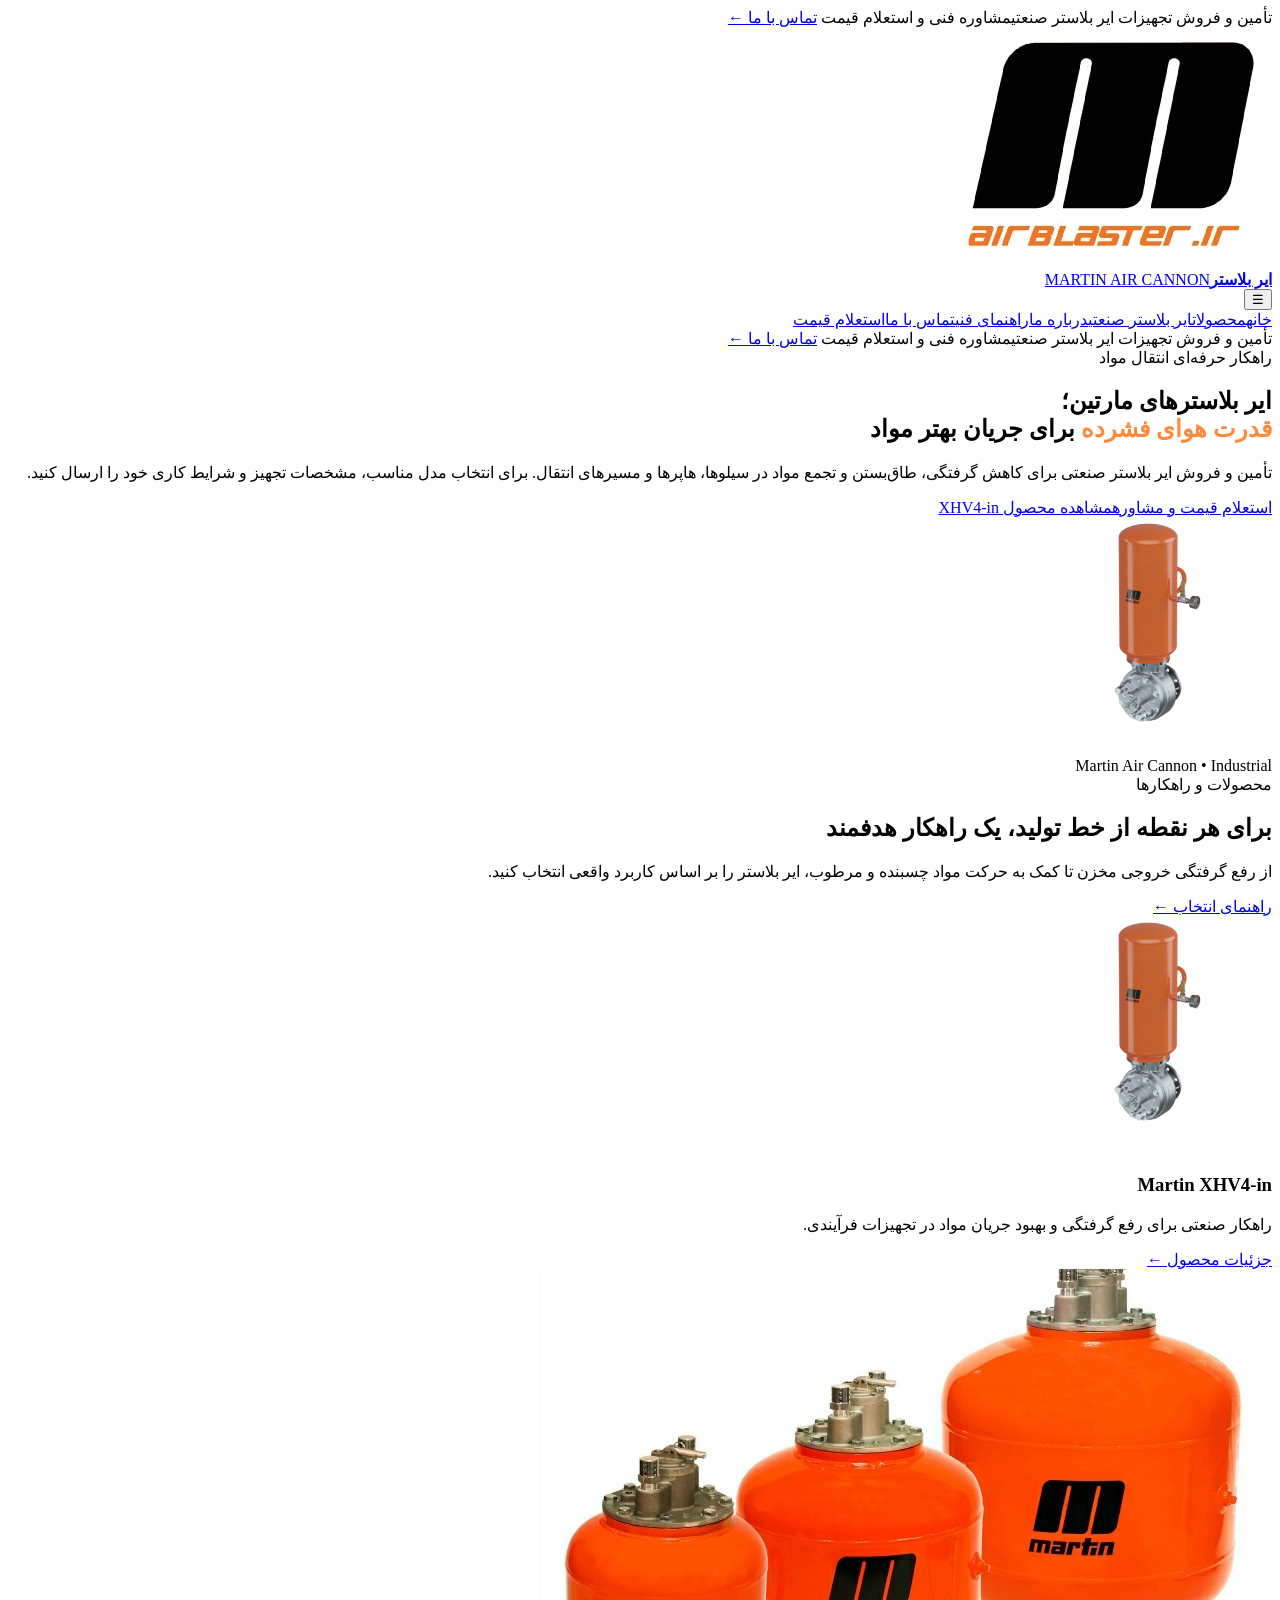
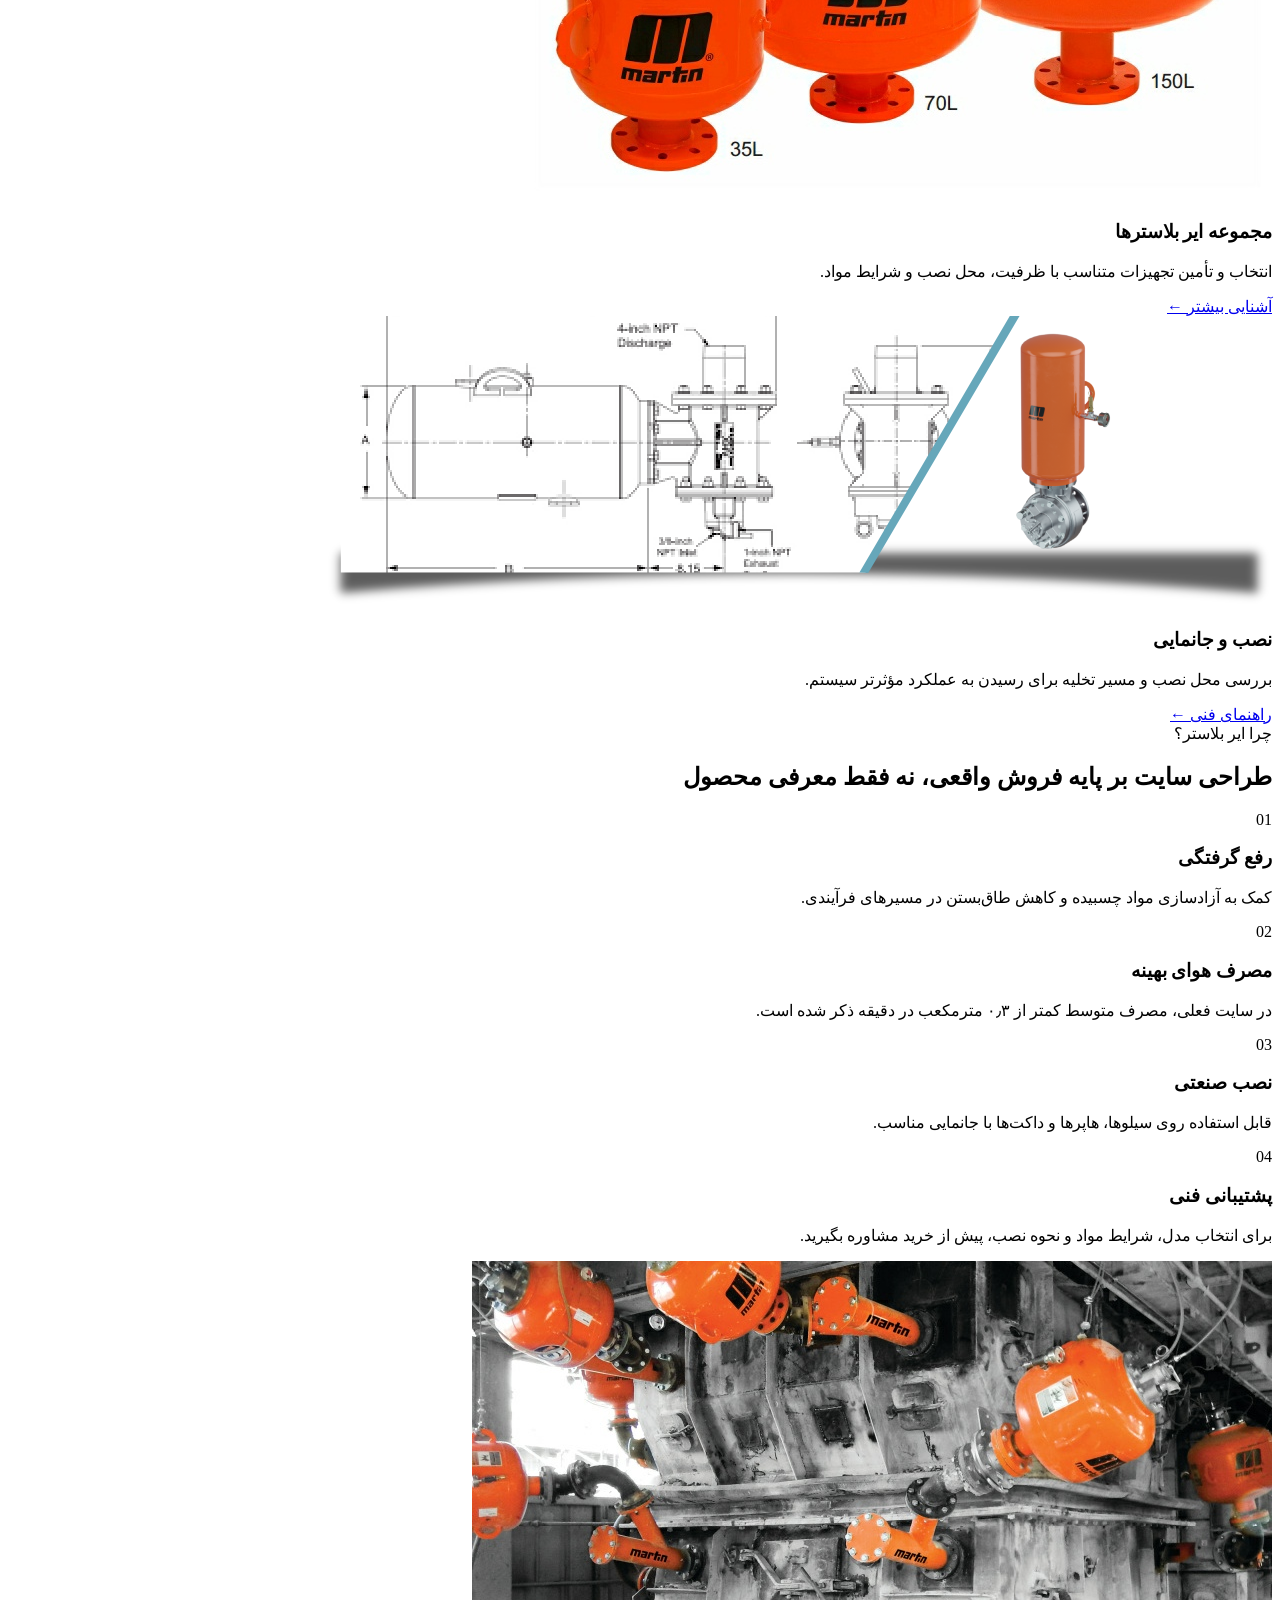
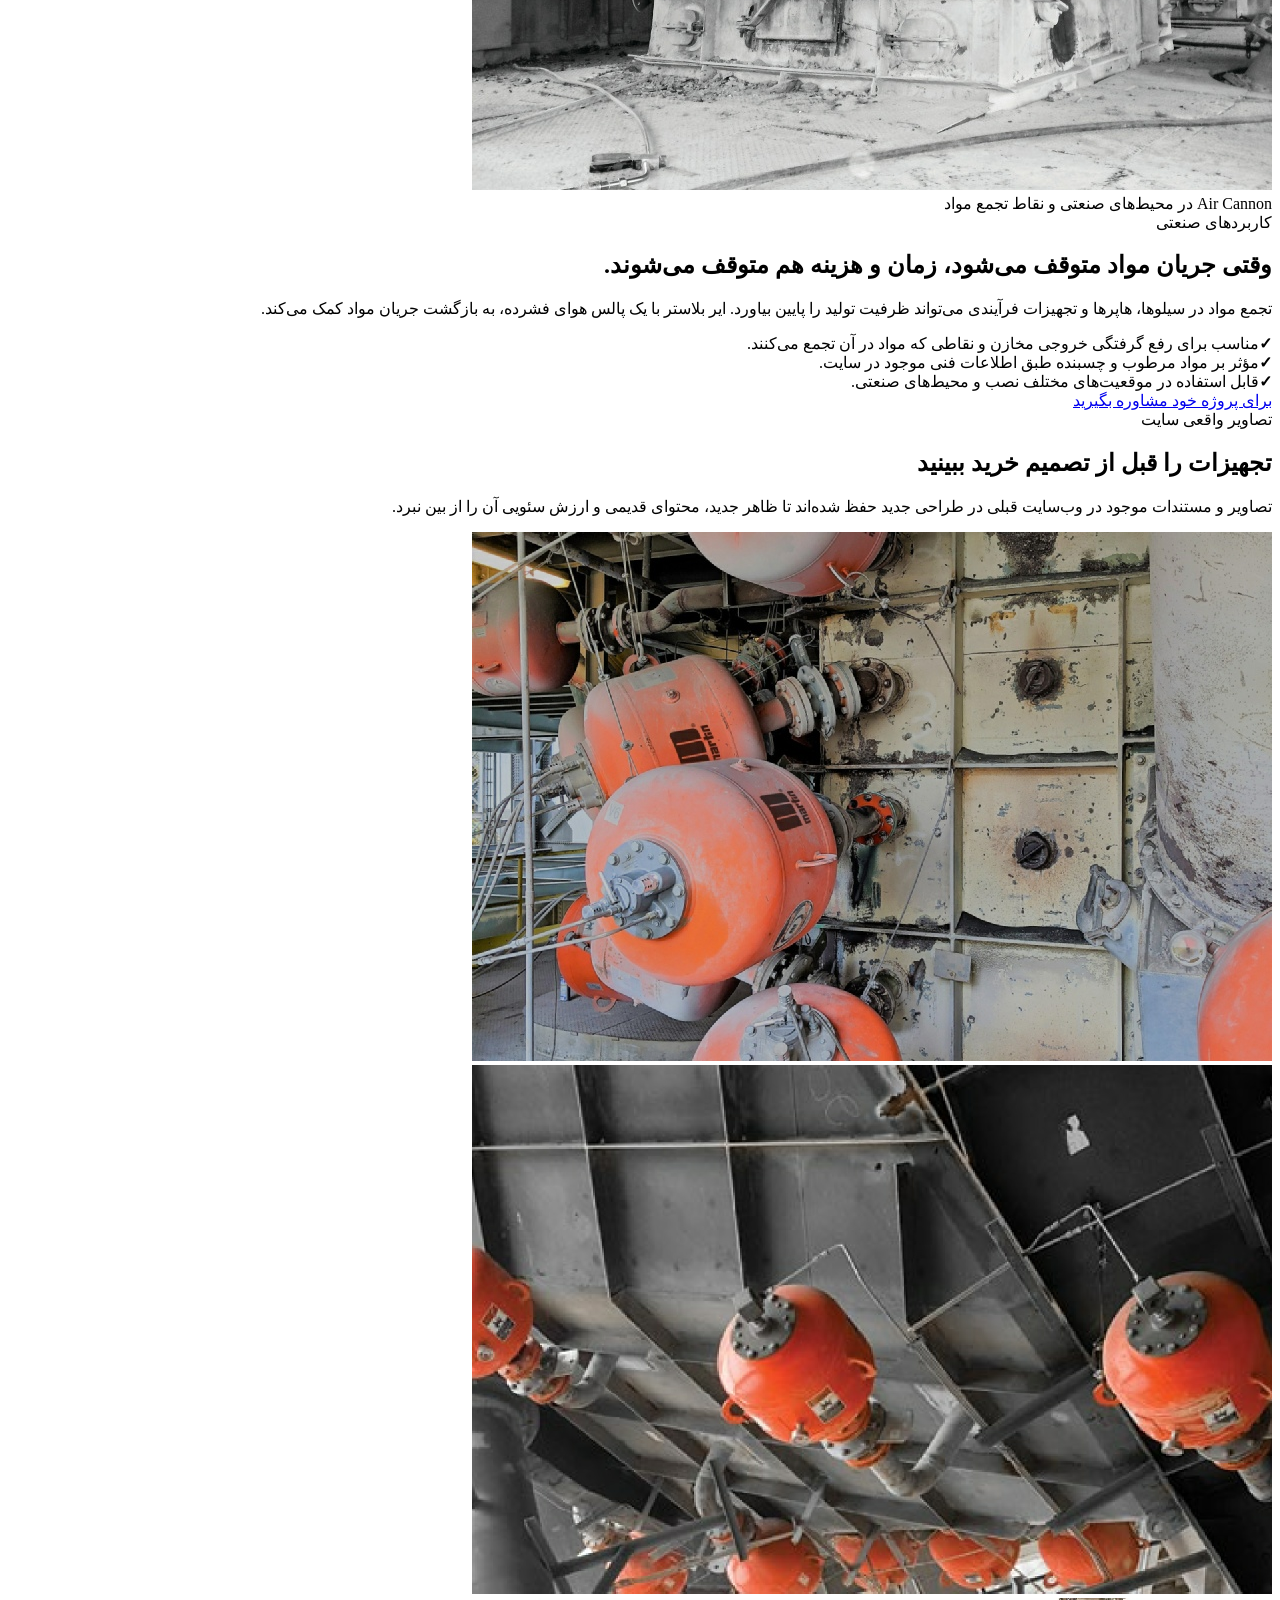
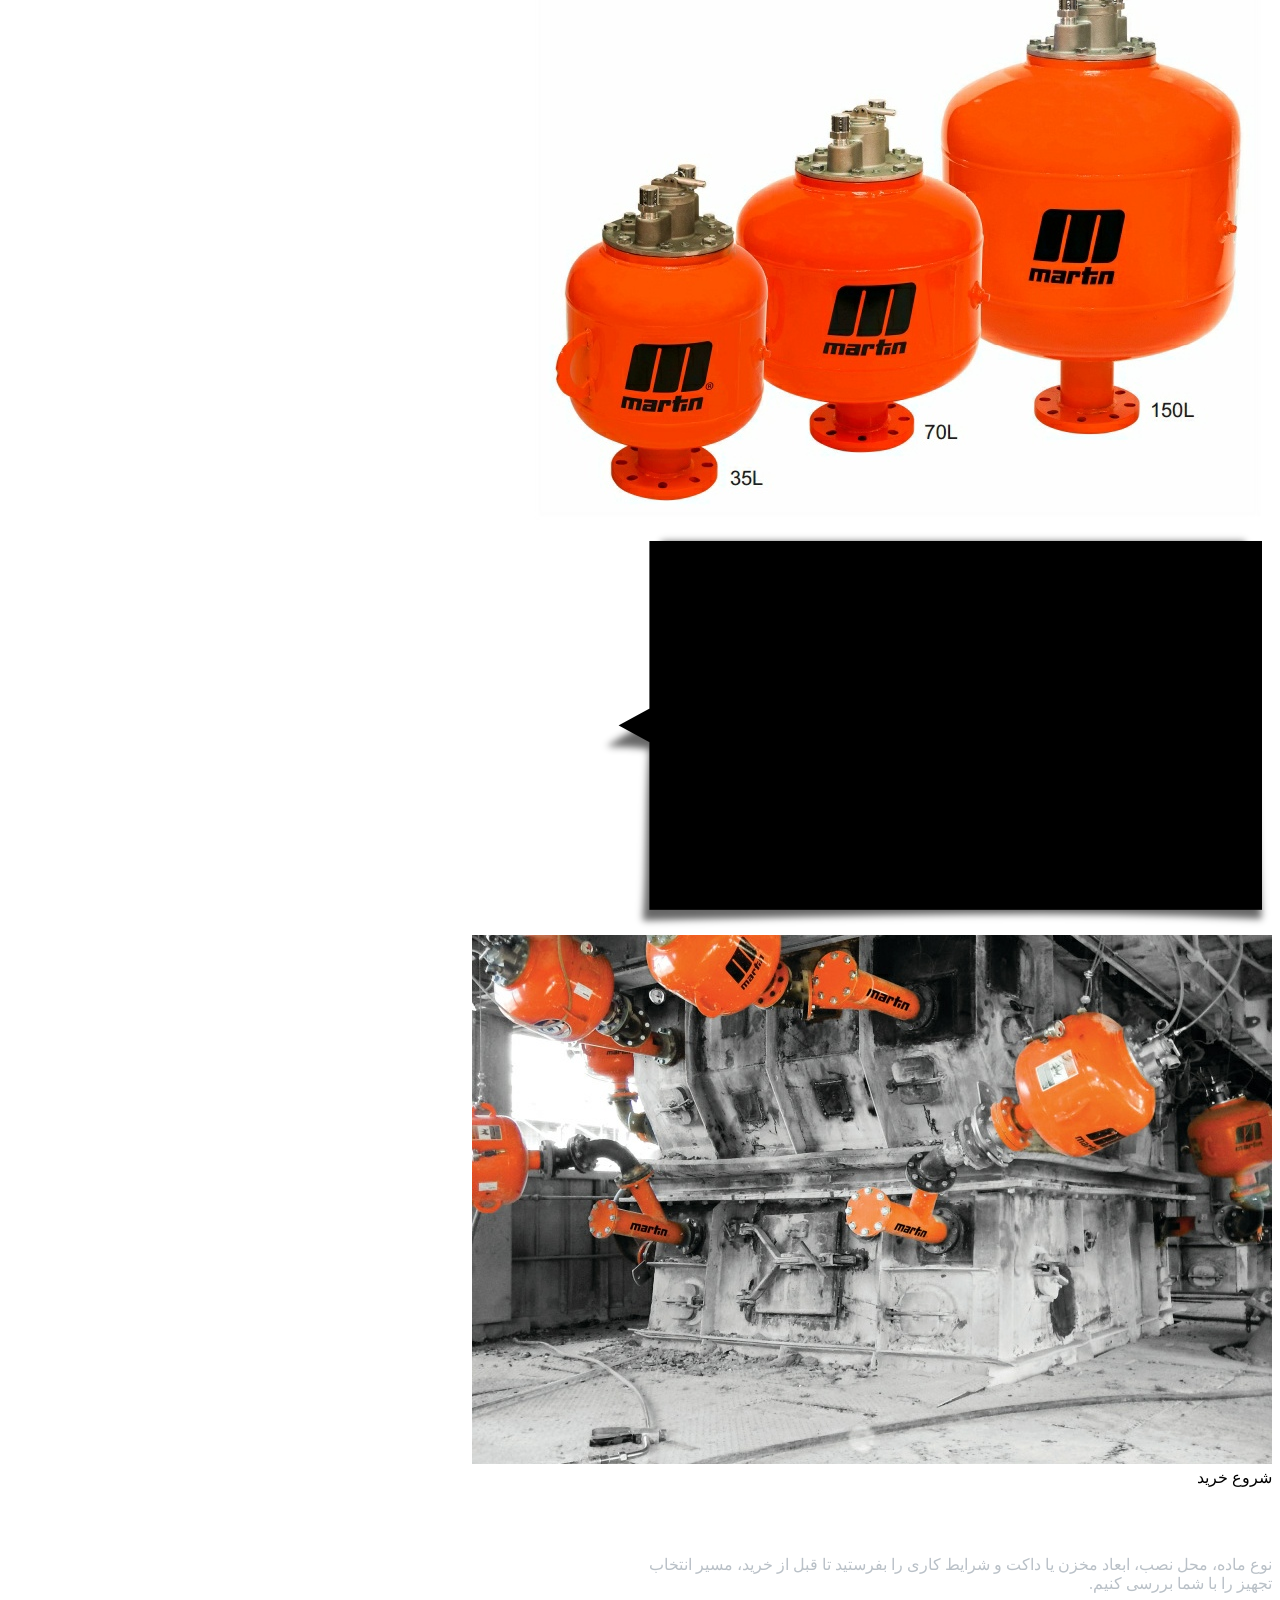
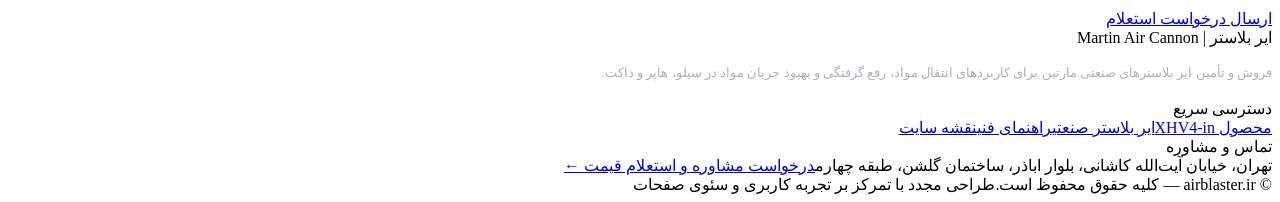
==== index.html @ a37ad960 "Add files via upload" ====
<!doctype html>
<html lang="fa" dir="rtl">
<head>
<meta charset="utf-8">
<meta name="viewport" content="width=device-width,initial-scale=1">
<title>فروش ایر بلاستر مارتین | Airblaster.ir</title>
<meta name="description" content="فروش و تأمین ایر بلاسترهای صنعتی مارتین برای رفع گرفتگی، بهبود جریان مواد و نصب روی سیلو، هاپر و داکت.">
<meta name="keywords" content="ایر بلاستر, ایر بلاستر مارتین, بیگ بلاستر, شوک بلاستر, Air Cannon, Martin Engineering, فروش ایر بلاستر صنعتی">
<meta name="robots" content="index,follow">
<link rel="canonical" href="https://airblaster.ir/">
<meta property="og:type" content="website">
<meta property="og:title" content="فروش ایر بلاستر مارتین | Airblaster.ir">
<meta property="og:description" content="فروش و تأمین ایر بلاسترهای صنعتی مارتین برای رفع گرفتگی، بهبود جریان مواد و نصب روی سیلو، هاپر و داکت.">
<meta property="og:image" content="assets/product-cluster.jpg">
<link rel="icon" href="favicon.ico">
<link rel="stylesheet" href="site.css">
<script defer src="site.js"></script>
</head>
<body>
<div class="topbar"><div class="container"><span>تأمین و فروش تجهیزات ایر بلاستر صنعتی</span><span>مشاوره فنی و استعلام قیمت <a href="wpscripts/contact-us.html">تماس با ما ←</a></span></div></div>
<header class="site-header"><div class="container nav">
<a class="brand" href="index.html"><img src="assets/logo.jpg" alt="Airblaster.ir"><div><strong>ایر بلاستر</strong><span>MARTIN AIR CANNON</span></div></a>
<button class="nav-toggle" aria-label="باز کردن منو">☰</button>
<nav class="navlinks"><a href="index.html" class="active">خانه</a><a href="wpscripts/martin-air-cannon-xhv4-in.html" class="">محصولات</a><a href="wpscripts/air-blaster-industrial.html" class="">ایر بلاستر صنعتی</a><a href="wpscripts/big-blaster.html" class="">درباره ما</a><a href="wpscripts/air-blaster.html" class="">راهنمای فنی</a><a href="wpscripts/contact-us.html" class="">تماس با ما</a><a class="nav-cta" href="wpscripts/contact-us.html">استعلام قیمت</a></nav>
</div></header>
<div class="topbar"><div class="container"><span>تأمین و فروش تجهیزات ایر بلاستر صنعتی</span><span>مشاوره فنی و استعلام قیمت <a href="wpscripts/contact-us.html">تماس با ما ←</a></span></div></div><main>
<section class="hero"><div class="container hero-grid">
<div class="fade-in">
<span class="eyebrow"><i></i> راهکار حرفه‌ای انتقال مواد</span>
<h1>ایر بلاسترهای مارتین؛<br/><span style="color:#ff8a3d">قدرت هوای فشرده</span> برای جریان بهتر مواد</h1>
<p>تأمین و فروش ایر بلاستر صنعتی برای کاهش گرفتگی، طاق‌بستن و تجمع مواد در سیلوها، هاپرها و مسیرهای انتقال. برای انتخاب مدل مناسب، مشخصات تجهیز و شرایط کاری خود را ارسال کنید.</p>
<div class="actions"><a class="btn btn-primary" href="wpscripts/contact-us.html">استعلام قیمت و مشاوره</a><a class="btn btn-ghost" href="wpscripts/martin-air-cannon-xhv4-in.html">مشاهده محصول XHV4-in</a></div>
</div>
<div class="hero-visual fade-in delay-2"><div class="ring"></div><div class="hero-product"><img alt="ایر بلاستر مارتین" src="assets/air-cannon.png"/></div><div class="hero-tag">Martin Air Cannon • Industrial</div></div>
</div></section>
<section class="section"><div class="container">
<div class="section-head"><div><div class="kicker">محصولات و راهکارها</div><h2>برای هر نقطه از خط تولید، یک راهکار هدفمند</h2><p class="lead">از رفع گرفتگی خروجی مخزن تا کمک به حرکت مواد چسبنده و مرطوب، ایر بلاستر را بر اساس کاربرد واقعی انتخاب کنید.</p></div><a class="text-link" href="wpscripts/air-blaster-industrial.html">راهنمای انتخاب ←</a></div>
<div class="grid-3">
<article class="card product-card"><div class="pic"><img alt="ایر بلاستر مارتین XHV4-in" src="assets/air-cannon.png"/></div><div class="card-body"><h3>Martin XHV4-in</h3><p>راهکار صنعتی برای رفع گرفتگی و بهبود جریان مواد در تجهیزات فرآیندی.</p><a class="text-link" href="wpscripts/martin-air-cannon-xhv4-in.html">جزئیات محصول ←</a></div></article>
<article class="card product-card"><div class="pic"><img alt="مجموعه ایر بلاسترهای مارتین" src="assets/product-cluster.jpg"/></div><div class="card-body"><h3>مجموعه ایر بلاسترها</h3><p>انتخاب و تأمین تجهیزات متناسب با ظرفیت، محل نصب و شرایط مواد.</p><a class="text-link" href="wpscripts/big-blaster.html">آشنایی بیشتر ←</a></div></article>
<article class="card product-card"><div class="pic"><img alt="نحوه نصب ایر بلاستر" src="assets/installation-diagram.png"/></div><div class="card-body"><h3>نصب و جانمایی</h3><p>بررسی محل نصب و مسیر تخلیه برای رسیدن به عملکرد مؤثرتر سیستم.</p><a class="text-link" href="wpscripts/air-blaster.html">راهنمای فنی ←</a></div></article>
</div>
</div></section>
<section class="section alt"><div class="container">
<div class="section-head"><div><div class="kicker">چرا ایر بلاستر؟</div><h2>طراحی سایت بر پایه فروش واقعی، نه فقط معرفی محصول</h2></div></div>
<div class="grid-4">
<div class="feature"><div class="icon">01</div><h3>رفع گرفتگی</h3><p>کمک به آزادسازی مواد چسبیده و کاهش طاق‌بستن در مسیرهای فرآیندی.</p></div>
<div class="feature"><div class="icon">02</div><h3>مصرف هوای بهینه</h3><p>در سایت فعلی، مصرف متوسط کمتر از ۰٫۳ مترمکعب در دقیقه ذکر شده است.</p></div>
<div class="feature"><div class="icon">03</div><h3>نصب صنعتی</h3><p>قابل استفاده روی سیلوها، هاپرها و داکت‌ها با جانمایی مناسب.</p></div>
<div class="feature"><div class="icon">04</div><h3>پشتیبانی فنی</h3><p>برای انتخاب مدل، شرایط مواد و نحوه نصب، پیش از خرید مشاوره بگیرید.</p></div>
</div>
</div></section>
<section class="section"><div class="container split">
<div class="media-card"><img alt="کاربرد ایر بلاستر در محیط صنعتی" src="assets/industrial-01.jpg"/><div class="caption">Air Cannon در محیط‌های صنعتی و نقاط تجمع مواد</div></div>
<div><div class="kicker">کاربردهای صنعتی</div><h2>وقتی جریان مواد متوقف می‌شود، زمان و هزینه هم متوقف می‌شوند.</h2><p class="lead">تجمع مواد در سیلوها، هاپرها و تجهیزات فرآیندی می‌تواند ظرفیت تولید را پایین بیاورد. ایر بلاستر با یک پالس هوای فشرده، به بازگشت جریان مواد کمک می‌کند.</p>
<div class="checks"><div class="check"><b>✓</b><span>مناسب برای رفع گرفتگی خروجی مخازن و نقاطی که مواد در آن تجمع می‌کنند.</span></div><div class="check"><b>✓</b><span>مؤثر بر مواد مرطوب و چسبنده طبق اطلاعات فنی موجود در سایت.</span></div><div class="check"><b>✓</b><span>قابل استفاده در موقعیت‌های مختلف نصب و محیط‌های صنعتی.</span></div></div>
<a class="btn btn-primary" href="wpscripts/contact-us.html">برای پروژه خود مشاوره بگیرید</a></div>
</div></section>
<section class="section alt"><div class="container">
<div class="section-head"><div><div class="kicker">تصاویر واقعی سایت</div><h2>تجهیزات را قبل از تصمیم خرید ببینید</h2><p class="lead">تصاویر و مستندات موجود در وب‌سایت قبلی در طراحی جدید حفظ شده‌اند تا ظاهر جدید، محتوای قدیمی و ارزش سئویی آن را از بین نبرد.</p></div></div>
<div class="gallery"><img alt="ایر بلاستر در صنعت" class="tall" src="assets/industrial-02.jpg"/><img alt="ایر بلاستر روی تجهیزات" src="assets/industrial-03.png"/><img alt="مدل‌های ایر بلاستر" src="assets/product-cluster.jpg"/><img alt="نمودار فنی ایر بلاستر" src="assets/technical-graphic.png"/><img alt="کاربرد صنعتی ایر بلاستر" src="assets/industrial-01.jpg"/></div>
</div></section>
<section class="section"><div class="container"><div class="dark-panel">
<div class="kicker">شروع خرید</div><h2 style="color:#fff">مدل مناسب پروژه‌تان را نمی‌دانید؟</h2><p style="color:#b9c0c7;max-width:650px">نوع ماده، محل نصب، ابعاد مخزن یا داکت و شرایط کاری را بفرستید تا قبل از خرید، مسیر انتخاب تجهیز را با شما بررسی کنیم.</p>
<a class="btn btn-primary" href="wpscripts/contact-us.html">ارسال درخواست استعلام</a>
</div></div></section>
</main>
<footer><div class="container">
<div class="footer-grid">
<div><div class="footer-title">ایر بلاستر | Martin Air Cannon</div><p style="font-size:13px;line-height:2;color:#aab1b8">فروش و تأمین ایر بلاسترهای صنعتی مارتین برای کاربردهای انتقال مواد، رفع گرفتگی و بهبود جریان مواد در سیلو، هاپر و داکت.</p></div>
<div><div class="footer-title">دسترسی سریع</div><div class="footer-links"><a href="wpscripts/martin-air-cannon-xhv4-in.html">محصول XHV4-in</a><a href="wpscripts/air-blaster-industrial.html">ایر بلاستر صنعتی</a><a href="wpscripts/air-blaster.html">راهنمای فنی</a><a href="sitemap.html">نقشه سایت</a></div></div>
<div><div class="footer-title">تماس و مشاوره</div><div class="footer-links"><span>تهران، خیابان آیت‌الله کاشانی، بلوار اباذر، ساختمان گلشن، طبقه چهارم</span><a href="wpscripts/contact-us.html">درخواست مشاوره و استعلام قیمت ←</a></div></div>
</div>
<div class="footer-bottom"><span>© <span data-year></span> airblaster.ir — کلیه حقوق محفوظ است.</span><span>طراحی مجدد با تمرکز بر تجربه کاربری و سئوی صفحات</span></div>
</div></footer>
</body></html>
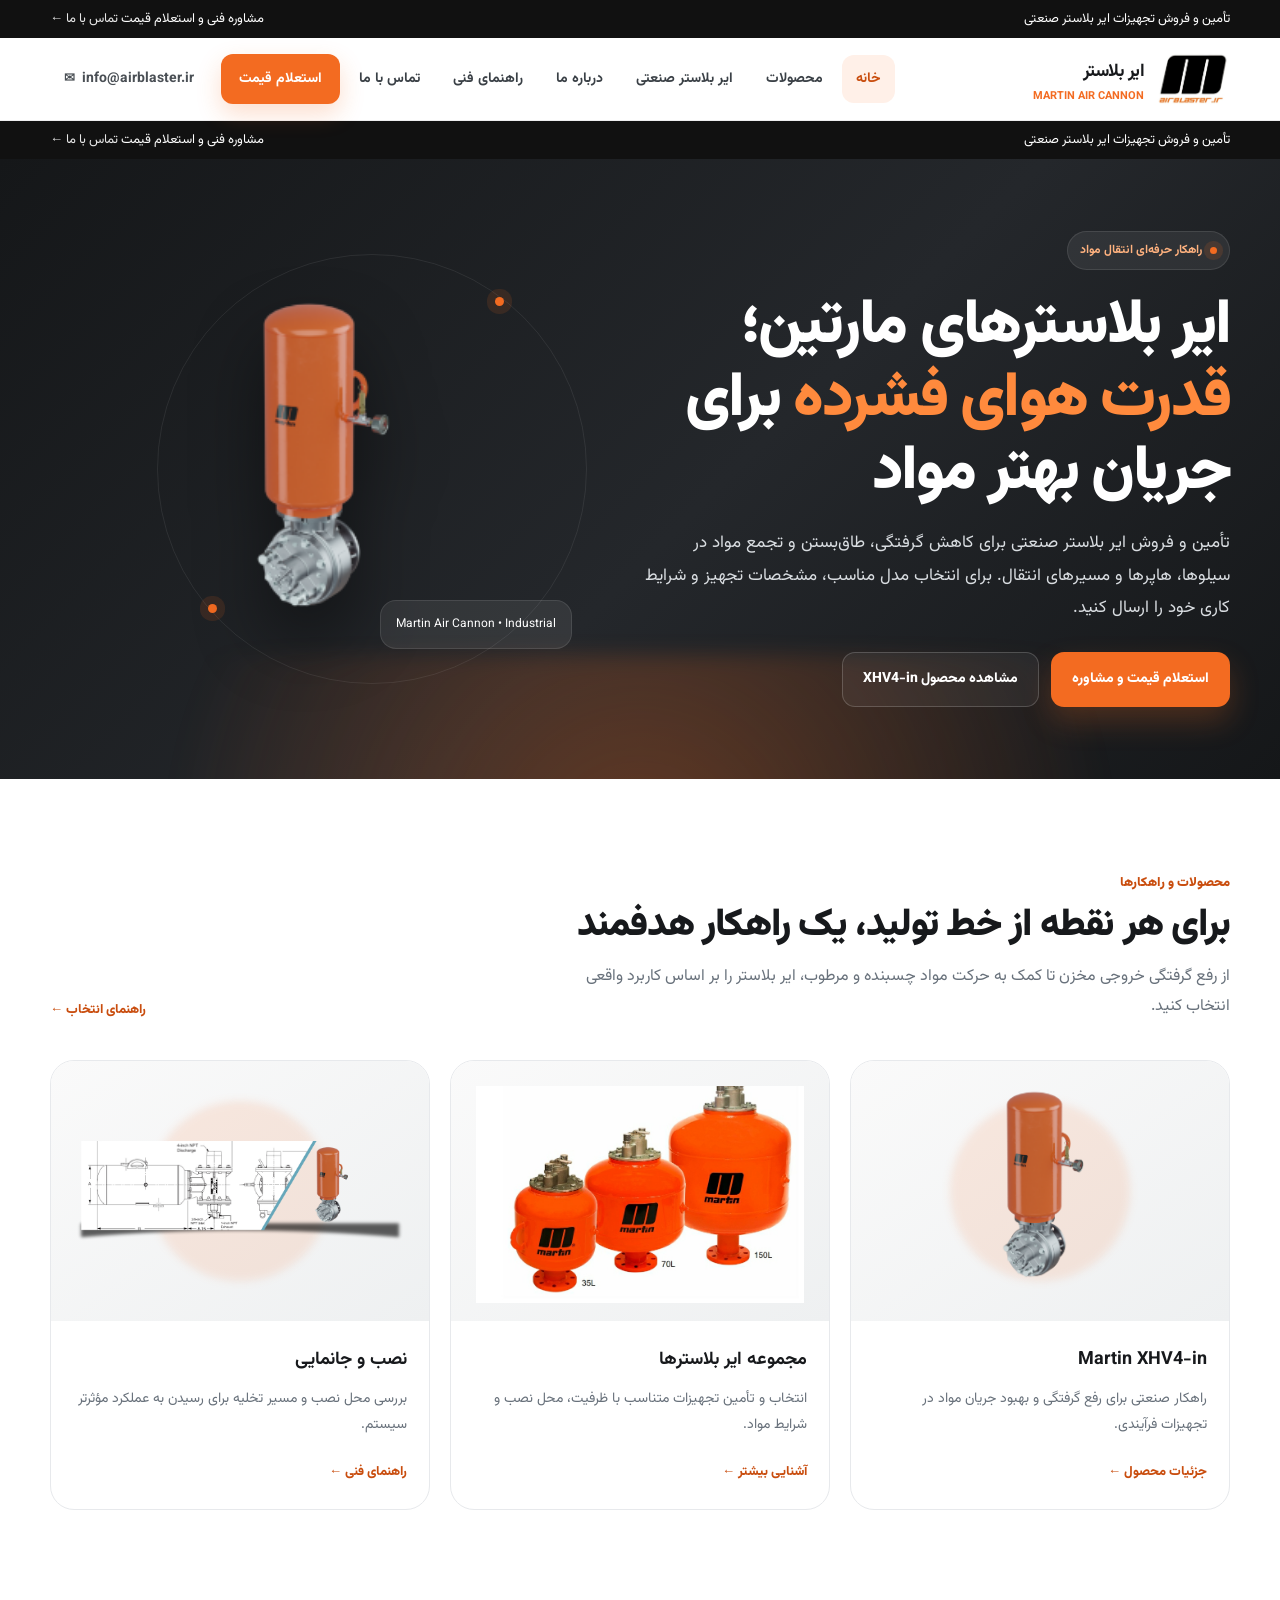
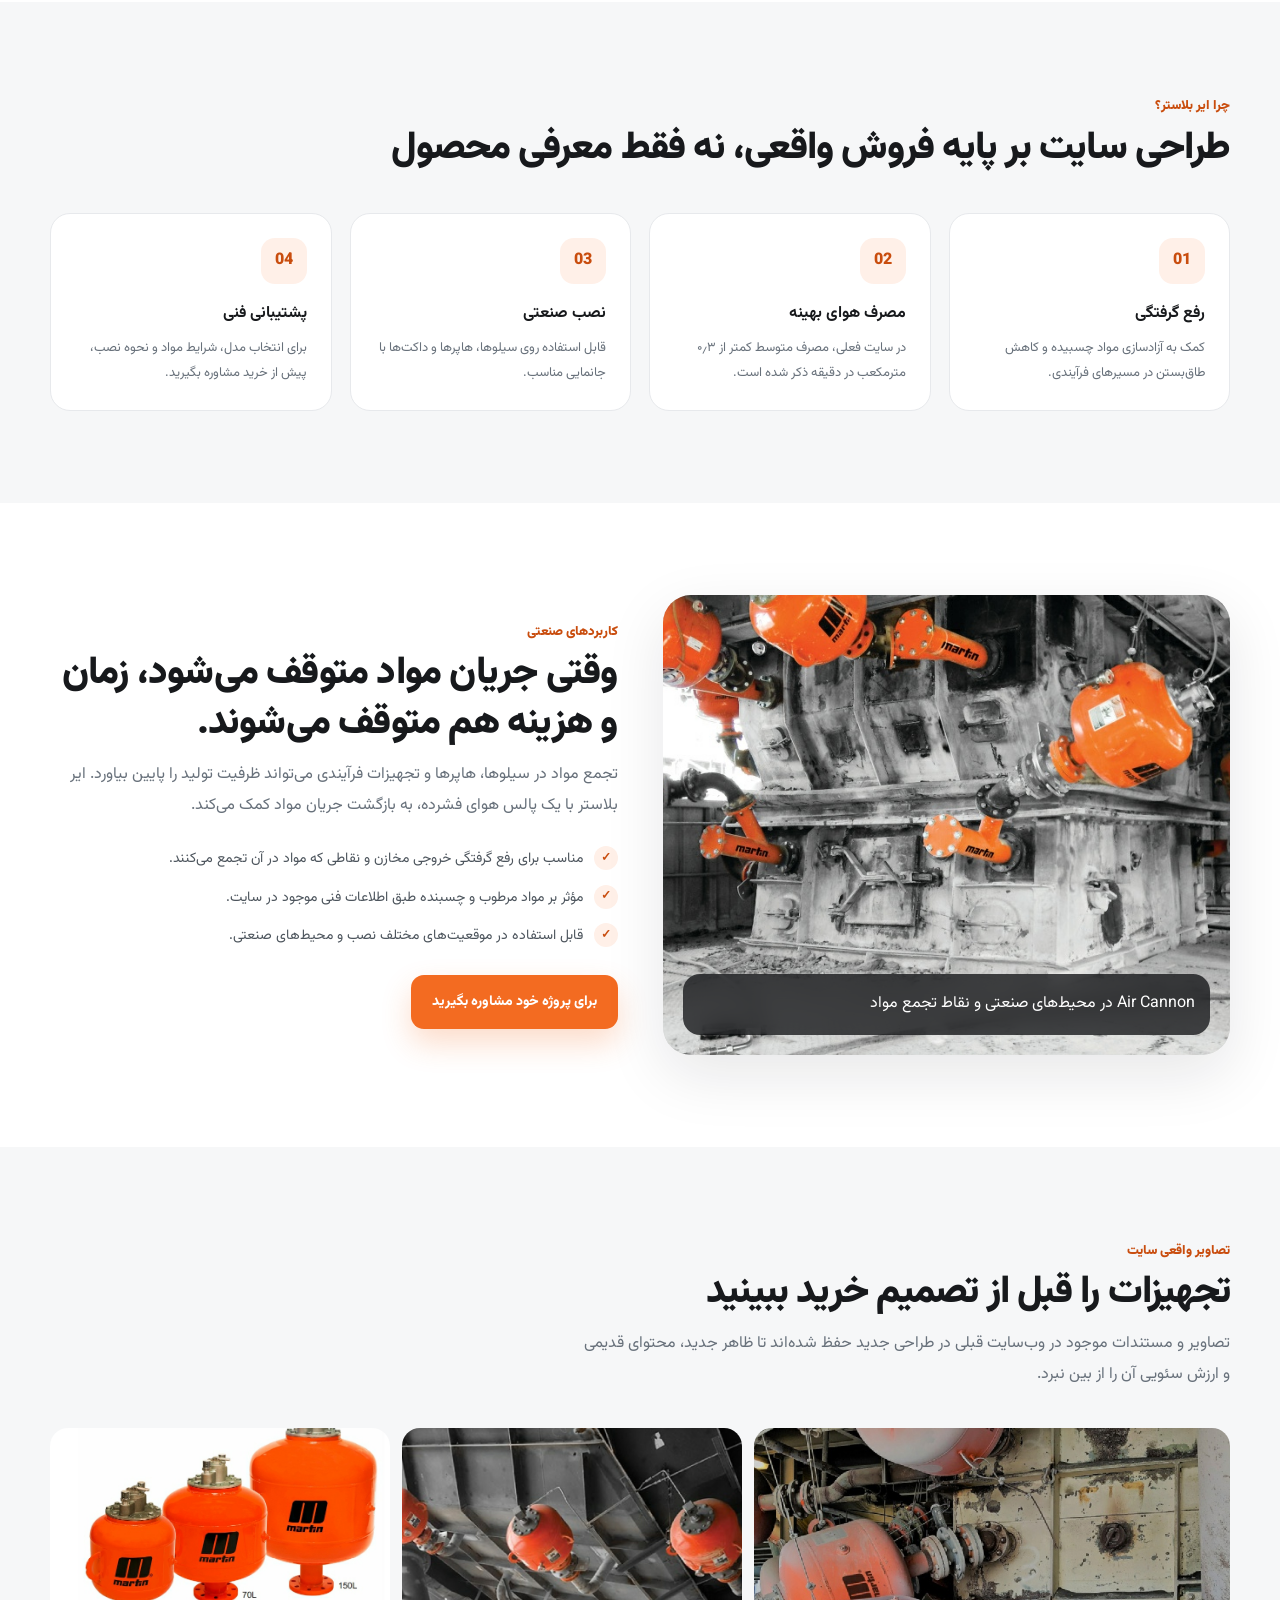
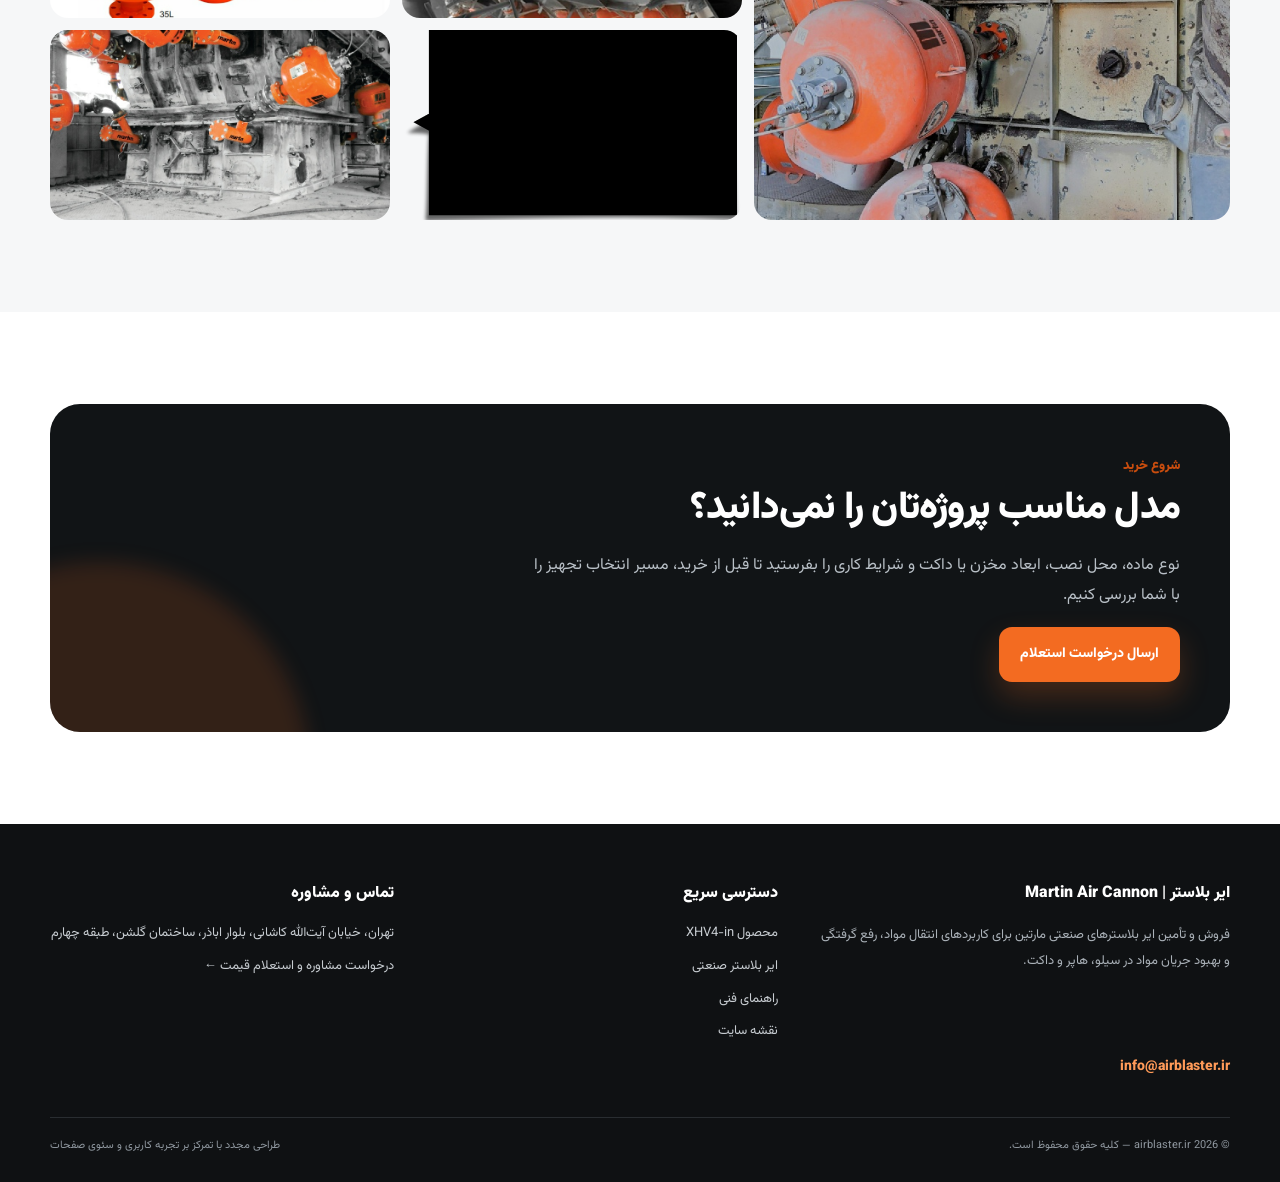
==== commit 34cab5bd: "Add files via upload" ====
--- a/index.html
+++ b/index.html
@@ -21,7 +21,7 @@
 <header class="site-header"><div class="container nav">
 <a class="brand" href="index.html"><img src="assets/logo.jpg" alt="Airblaster.ir"><div><strong>ایر بلاستر</strong><span>MARTIN AIR CANNON</span></div></a>
 <button class="nav-toggle" aria-label="باز کردن منو">☰</button>
-<nav class="navlinks"><a href="index.html" class="active">خانه</a><a href="wpscripts/martin-air-cannon-xhv4-in.html" class="">محصولات</a><a href="wpscripts/air-blaster-industrial.html" class="">ایر بلاستر صنعتی</a><a href="wpscripts/big-blaster.html" class="">درباره ما</a><a href="wpscripts/air-blaster.html" class="">راهنمای فنی</a><a href="wpscripts/contact-us.html" class="">تماس با ما</a><a class="nav-cta" href="wpscripts/contact-us.html">استعلام قیمت</a></nav>
+<nav class="navlinks"><a href="index.html" class="active">خانه</a><a href="wpscripts/martin-air-cannon-xhv4-in.html" class="">محصولات</a><a href="wpscripts/air-blaster-industrial.html" class="">ایر بلاستر صنعتی</a><a href="wpscripts/big-blaster.html" class="">درباره ما</a><a href="wpscripts/air-blaster.html" class="">راهنمای فنی</a><a href="wpscripts/contact-us.html" class="">تماس با ما</a><a class="nav-cta" href="wpscripts/contact-us.html">استعلام قیمت</a><a class="nav-email" href="mailto:info@airblaster.ir" aria-label="ارسال ایمیل به info@airblaster.ir">info@airblaster.ir</a></nav>
 </div></header>
 <div class="topbar"><div class="container"><span>تأمین و فروش تجهیزات ایر بلاستر صنعتی</span><span>مشاوره فنی و استعلام قیمت <a href="wpscripts/contact-us.html">تماس با ما ←</a></span></div></div><main>
 <section class="hero"><div class="container hero-grid">
@@ -71,6 +71,6 @@
 <div><div class="footer-title">دسترسی سریع</div><div class="footer-links"><a href="wpscripts/martin-air-cannon-xhv4-in.html">محصول XHV4-in</a><a href="wpscripts/air-blaster-industrial.html">ایر بلاستر صنعتی</a><a href="wpscripts/air-blaster.html">راهنمای فنی</a><a href="sitemap.html">نقشه سایت</a></div></div>
 <div><div class="footer-title">تماس و مشاوره</div><div class="footer-links"><span>تهران، خیابان آیت‌الله کاشانی، بلوار اباذر، ساختمان گلشن، طبقه چهارم</span><a href="wpscripts/contact-us.html">درخواست مشاوره و استعلام قیمت ←</a></div></div>
 </div>
-<div class="footer-bottom"><span>© <span data-year></span> airblaster.ir — کلیه حقوق محفوظ است.</span><span>طراحی مجدد با تمرکز بر تجربه کاربری و سئوی صفحات</span></div>
+<a href="mailto:info@airblaster.ir" class="site-email">info@airblaster.ir</a><div class="footer-bottom"><span>© <span data-year></span> airblaster.ir — کلیه حقوق محفوظ است.</span><span>طراحی مجدد با تمرکز بر تجربه کاربری و سئوی صفحات</span></div>
 </div></footer>
 </body></html>
--- a/site.css
+++ b/site.css
@@ -0,0 +1,226 @@
+
+@import url('https://fonts.googleapis.com/css2?family=Vazirmatn:wght@400;500;600;700;800;900&display=swap');
+
+:root{
+  --orange:#f36b21;
+  --orange-2:#ff8a3d;
+  --orange-dark:#c94d0e;
+  --ink:#17191c;
+  --muted:#68717b;
+  --line:#e7e9ec;
+  --surface:#f6f7f8;
+  --white:#fff;
+  --dark:#101214;
+  --shadow:0 20px 60px rgba(18,22,27,.10);
+  --radius:24px;
+  --max:1180px;
+}
+*{box-sizing:border-box}
+html{scroll-behavior:smooth}
+body{
+  margin:0;
+  font-family:'Vazirmatn',Tahoma,sans-serif;
+  color:var(--ink);
+  background:#fff;
+  line-height:1.9;
+  direction:rtl;
+}
+img{max-width:100%;display:block}
+a{color:inherit;text-decoration:none}
+button,input,textarea{font:inherit}
+.container{width:min(var(--max),calc(100% - 40px));margin:auto}
+.topbar{background:#111;color:#fff;font-size:13px}
+.topbar .container{display:flex;justify-content:space-between;gap:20px;align-items:center;min-height:38px}
+.topbar a{color:#fff;opacity:.9}
+header.site-header{
+  position:sticky;top:0;z-index:50;
+  background:rgba(255,255,255,.94);backdrop-filter:blur(14px);
+  border-bottom:1px solid rgba(20,25,30,.07)
+}
+.nav{min-height:82px;display:flex;align-items:center;justify-content:space-between;gap:24px}
+.brand{display:flex;align-items:center;gap:12px;font-weight:900}
+.brand img{width:74px;height:55px;object-fit:contain;border-radius:12px}
+.brand strong{font-size:18px;letter-spacing:-.5px}
+.brand span{display:block;color:var(--orange);font-size:11px;font-weight:700;line-height:1.2}
+.navlinks{display:flex;align-items:center;gap:5px}
+.navlinks a{padding:11px 14px;border-radius:12px;font-size:14px;font-weight:700;color:#3a4046}
+.navlinks a:hover,.navlinks a.active{background:#fff0e8;color:var(--orange-dark)}
+.nav-cta{background:var(--orange)!important;color:#fff!important;padding:12px 18px!important;box-shadow:0 10px 25px rgba(243,107,33,.22)}
+.nav-toggle{display:none;border:0;background:#f3f4f5;border-radius:12px;padding:10px 12px;cursor:pointer}
+
+.hero{
+  position:relative;overflow:hidden;background:linear-gradient(135deg,#151719 0%,#24272b 55%,#151719 100%);
+  color:#fff;min-height:620px;display:flex;align-items:center
+}
+.hero:before{content:"";position:absolute;inset:auto -10% -45% -10%;height:65%;background:radial-gradient(circle,rgba(243,107,33,.32),transparent 60%);filter:blur(10px)}
+.hero-grid{display:grid;grid-template-columns:1.05fr .95fr;gap:50px;align-items:center;position:relative;z-index:1}
+.eyebrow{display:inline-flex;align-items:center;gap:8px;color:#ffb27f;background:rgba(255,255,255,.07);border:1px solid rgba(255,255,255,.1);padding:7px 12px;border-radius:999px;font-size:12px;font-weight:700}
+.eyebrow i{width:7px;height:7px;border-radius:50%;background:var(--orange);box-shadow:0 0 0 6px rgba(243,107,33,.13)}
+h1{font-size:clamp(36px,5vw,62px);line-height:1.18;letter-spacing:-1.8px;margin:20px 0 18px;font-weight:900}
+.hero p{font-size:17px;color:#d9dde1;max-width:620px;margin:0 0 28px}
+.actions{display:flex;gap:12px;flex-wrap:wrap}
+.btn{display:inline-flex;align-items:center;justify-content:center;gap:9px;padding:13px 20px;border-radius:13px;font-weight:800;font-size:14px;transition:.2s ease;border:1px solid transparent}
+.btn-primary{background:var(--orange);color:#fff;box-shadow:0 14px 30px rgba(243,107,33,.24)}
+.btn-primary:hover{transform:translateY(-2px);background:var(--orange-2)}
+.btn-ghost{border-color:rgba(255,255,255,.18);color:#fff;background:rgba(255,255,255,.05)}
+.btn-ghost:hover{background:rgba(255,255,255,.1)}
+.hero-visual{position:relative;min-height:430px}
+.hero-product{position:absolute;inset:10px 0 0 0;display:grid;place-items:center}
+.hero-product img{width:min(360px,75%);filter:drop-shadow(0 35px 35px rgba(0,0,0,.45));animation:float 5s ease-in-out infinite}
+.ring{position:absolute;width:430px;height:430px;border:1px solid rgba(255,255,255,.08);border-radius:50%;animation:spin 22s linear infinite}
+.ring:before,.ring:after{content:"";position:absolute;width:9px;height:9px;background:var(--orange);border-radius:50%;box-shadow:0 0 0 8px rgba(243,107,33,.12)}
+.ring:before{top:42px;right:82px}.ring:after{bottom:70px;left:50px}
+.hero-tag{position:absolute;bottom:35px;right:15px;background:rgba(255,255,255,.08);backdrop-filter:blur(12px);border:1px solid rgba(255,255,255,.1);padding:12px 15px;border-radius:16px;font-size:12px}
+@keyframes float{0%,100%{transform:translateY(0) rotate(-1deg)}50%{transform:translateY(-15px) rotate(1deg)}}
+@keyframes spin{to{transform:rotate(360deg)}}
+
+.section{padding:92px 0}
+.section.alt{background:var(--surface)}
+.section-head{display:flex;justify-content:space-between;gap:30px;align-items:end;margin-bottom:38px}
+.kicker{color:var(--orange-dark);font-size:13px;font-weight:900;margin-bottom:6px}
+h2{font-size:clamp(27px,3vw,40px);line-height:1.3;margin:0;font-weight:900;letter-spacing:-.8px}
+.lead{color:var(--muted);max-width:650px;margin:10px 0 0}
+.grid-3{display:grid;grid-template-columns:repeat(3,1fr);gap:20px}
+.grid-4{display:grid;grid-template-columns:repeat(4,1fr);gap:18px}
+.card{background:#fff;border:1px solid var(--line);border-radius:var(--radius);overflow:hidden;transition:.25s ease}
+.card:hover{transform:translateY(-5px);box-shadow:var(--shadow);border-color:#ddd}
+.product-card .pic{height:260px;background:linear-gradient(145deg,#fafafa,#eef0f1);display:grid;place-items:center;padding:25px;position:relative;overflow:hidden}
+.product-card .pic:after{content:"";position:absolute;width:180px;height:180px;border-radius:50%;background:rgba(243,107,33,.12);filter:blur(4px)}
+.product-card .pic img{position:relative;z-index:1;max-height:220px;object-fit:contain;transition:.35s}
+.product-card:hover .pic img{transform:scale(1.05) translateY(-4px)}
+.card-body{padding:22px}
+.card h3{font-size:18px;margin:0 0 8px}
+.card p{color:var(--muted);font-size:14px;margin:0 0 18px}
+.text-link{color:var(--orange-dark);font-weight:800;font-size:13px}
+.feature{padding:24px;border:1px solid var(--line);border-radius:20px;background:#fff}
+.icon{width:46px;height:46px;display:grid;place-items:center;border-radius:14px;background:#fff0e8;color:var(--orange-dark);font-weight:900;margin-bottom:15px}
+.feature h3{margin:0 0 7px;font-size:16px}.feature p{margin:0;color:var(--muted);font-size:13px}
+.stats{display:grid;grid-template-columns:repeat(4,1fr);gap:1px;background:#2a2d30;border:1px solid #2a2d30;border-radius:20px;overflow:hidden}
+.stat{background:#16181a;color:#fff;padding:28px;text-align:center}.stat b{display:block;font-size:28px;color:#ff9a5a}.stat span{font-size:12px;color:#b8bec4}
+.split{display:grid;grid-template-columns:1fr 1fr;gap:45px;align-items:center}
+.media-card{border-radius:28px;overflow:hidden;box-shadow:var(--shadow);background:#ddd;position:relative}
+.media-card img{width:100%;height:460px;object-fit:cover}
+.media-card .caption{position:absolute;left:20px;right:20px;bottom:20px;background:rgba(15,17,19,.76);backdrop-filter:blur(10px);color:#fff;border-radius:17px;padding:15px}
+.checks{display:grid;gap:12px;margin:25px 0}
+.check{display:flex;gap:11px;align-items:flex-start}.check b{width:24px;height:24px;display:grid;place-items:center;border-radius:50%;background:#fff0e8;color:var(--orange-dark);font-size:12px;flex:0 0 24px}
+.check span{font-size:14px;color:#4d555d}
+.dark-panel{background:#111416;color:#fff;border-radius:30px;padding:50px;overflow:hidden;position:relative}
+.dark-panel:after{content:"";position:absolute;width:420px;height:420px;background:rgba(243,107,33,.15);border-radius:50%;left:-160px;bottom:-250px;filter:blur(10px)}
+.dark-panel>*{position:relative;z-index:1}
+.gallery{display:grid;grid-template-columns:1.4fr 1fr 1fr;grid-auto-rows:190px;gap:12px}
+.gallery img{width:100%;height:100%;object-fit:cover;border-radius:18px;transition:.3s}
+.gallery img:hover{transform:scale(1.02)}
+.gallery .tall{grid-row:span 2}
+.breadcrumb{padding:22px 0 0;color:#858d95;font-size:12px}
+.breadcrumb a:hover{color:var(--orange-dark)}
+.page-hero{background:#111416;color:#fff;padding:60px 0 70px;position:relative;overflow:hidden}
+.page-hero:after{content:"";position:absolute;width:450px;height:450px;background:rgba(243,107,33,.16);border-radius:50%;left:-200px;top:-280px;filter:blur(15px)}
+.page-hero .container{position:relative;z-index:1}
+.page-hero h1{font-size:44px;margin:10px 0 8px}.page-hero p{color:#c8cdd2;max-width:720px;margin:0}
+.product-detail{display:grid;grid-template-columns:.95fr 1.05fr;gap:45px;align-items:start}
+.product-visual{background:linear-gradient(145deg,#f7f7f7,#eceeef);border:1px solid var(--line);border-radius:28px;padding:40px;position:sticky;top:105px}
+.product-visual img{width:100%;max-height:430px;object-fit:contain}
+.spec-list{display:grid;grid-template-columns:1fr 1fr;gap:10px;margin:25px 0}
+.spec{border:1px solid var(--line);padding:15px;border-radius:14px;background:#fff}.spec small{display:block;color:#899199;font-size:11px}.spec b{font-size:13px}
+.contact-grid{display:grid;grid-template-columns:.8fr 1.2fr;gap:24px}
+.contact-card{padding:30px;border:1px solid var(--line);border-radius:24px;background:#fff}
+.contact-card h3{margin-top:0}
+.form{display:grid;gap:14px}.form label{font-size:12px;font-weight:800;color:#4e565e}.form input,.form textarea{width:100%;border:1px solid #dfe2e5;border-radius:13px;padding:13px 14px;outline:none;background:#fafbfb;direction:rtl}.form input:focus,.form textarea:focus{border-color:var(--orange);box-shadow:0 0 0 4px rgba(243,107,33,.1)}.form textarea{min-height:150px;resize:vertical}
+footer{background:#0f1113;color:#c7ccd1;padding:55px 0 25px}.footer-grid{display:grid;grid-template-columns:1.2fr 1fr 1fr;gap:40px}.footer-title{color:#fff;font-weight:900;margin-bottom:12px}.footer-links{display:grid;gap:8px;font-size:13px}.footer-links a:hover{color:#ff9a5a}.footer-bottom{border-top:1px solid #292d31;margin-top:35px;padding-top:18px;font-size:11px;color:#8f979f;display:flex;justify-content:space-between;gap:15px}
+.notice{padding:14px 16px;border-radius:14px;background:#fff5ee;border:1px solid #ffd8c2;color:#75401f;font-size:13px}
+.searchbox{display:flex;gap:10px;margin:25px 0}.searchbox input{flex:1;border:1px solid var(--line);border-radius:14px;padding:14px}.searchbox button{border:0;border-radius:14px;padding:0 22px;background:var(--orange);color:#fff;font-weight:800}
+.hidden{display:none!important}
+.fade-in{animation:fade .7s both}.delay-1{animation-delay:.12s}.delay-2{animation-delay:.24s}.delay-3{animation-delay:.36s}
+@keyframes fade{from{opacity:0;transform:translateY(15px)}to{opacity:1;transform:none}}
+@media(max-width:900px){
+  .navlinks{display:none;position:absolute;top:82px;right:20px;left:20px;background:#fff;border:1px solid var(--line);padding:12px;border-radius:18px;box-shadow:var(--shadow);flex-direction:column;align-items:stretch}
+  .navlinks.open{display:flex}.navlinks a{text-align:center}.nav-toggle{display:block}
+  .hero-grid,.split,.product-detail,.contact-grid{grid-template-columns:1fr}
+  .hero{min-height:auto;padding:70px 0}.hero-visual{min-height:360px}.product-visual{position:static}
+  .grid-4{grid-template-columns:1fr 1fr}.grid-3{grid-template-columns:1fr 1fr}.stats{grid-template-columns:1fr 1fr}
+  .footer-grid{grid-template-columns:1fr 1fr}
+}
+@media(max-width:600px){
+  .container{width:min(var(--max),calc(100% - 28px))}
+  .topbar .container{justify-content:center;text-align:center}
+  .topbar .container>span:first-child{display:none}
+  .brand strong{font-size:15px}.brand img{width:60px;height:48px}
+  .hero-grid{gap:20px}.hero-visual{min-height:300px}.ring{width:300px;height:300px}.hero h1{font-size:36px}
+  .section{padding:65px 0}.grid-3,.grid-4,.stats{grid-template-columns:1fr}
+  .section-head{display:block}.gallery{grid-template-columns:1fr 1fr;grid-auto-rows:150px}.gallery .tall{grid-row:span 2}
+  .dark-panel{padding:30px 22px}.page-hero h1{font-size:34px}.spec-list{grid-template-columns:1fr}
+  .footer-grid{grid-template-columns:1fr}.footer-bottom{display:block}
+}
+
+/* ===== Premium product page ===== */
+.product-page{background:#fff}
+.product-page .breadcrumb{display:flex;align-items:center;gap:9px;padding-top:18px}
+.product-page .breadcrumb span{color:#c4c9ce}
+.product-hero-premium{position:relative;overflow:hidden;background:#0d0f11;color:#fff;min-height:690px;display:flex;align-items:center;border-bottom:1px solid #24282c}
+.product-hero-premium:before{content:"";position:absolute;width:780px;height:780px;border-radius:50%;left:-330px;top:-390px;background:radial-gradient(circle,rgba(243,107,33,.18),transparent 68%)}
+.product-hero-premium:after{content:"XHV";position:absolute;left:4%;bottom:-100px;font-size:300px;line-height:1;font-weight:900;color:rgba(255,255,255,.025);letter-spacing:-20px;pointer-events:none}
+.product-hero-grid{display:grid;grid-template-columns:1.02fr .98fr;gap:30px;align-items:center;position:relative;z-index:1}
+.product-hero-copy{padding:70px 0 85px}
+.product-badge{display:inline-flex;align-items:center;gap:9px;border:1px solid rgba(243,107,33,.38);background:rgba(243,107,33,.08);color:#ffad7a;padding:8px 13px;border-radius:999px;font-size:11px;font-weight:900;letter-spacing:.4px}
+.product-badge i{width:7px;height:7px;border-radius:50%;background:var(--orange);box-shadow:0 0 0 6px rgba(243,107,33,.12)}
+.product-code{margin-top:28px;color:#7f878e;font-size:11px;font-weight:800;letter-spacing:2px;direction:ltr;text-align:right}
+.product-hero-premium h1{font-size:clamp(42px,5.1vw,72px);line-height:1.13;margin:12px 0 22px;letter-spacing:-2.6px}
+.product-hero-premium h1 em{font-style:normal;color:#ff914e}
+.hero-lead{font-size:16px;line-height:2.05;color:#c4c9ce;max-width:660px;margin:0 0 30px}
+.hero-actions{display:flex;gap:11px;flex-wrap:wrap}
+.btn-lg{padding:15px 22px;border-radius:15px;font-size:14px}
+.btn-outline-dark{border-color:#3a4045;background:rgba(255,255,255,.04);color:#fff}
+.btn-outline-dark:hover{background:#fff;color:#111}
+.trust-row{display:grid;grid-template-columns:repeat(3,1fr);gap:10px;margin-top:42px;padding-top:22px;border-top:1px solid rgba(255,255,255,.1);max-width:650px}
+.trust-row div{padding-left:14px;border-left:1px solid rgba(255,255,255,.09)}
+.trust-row div:last-child{border-left:0}
+.trust-row b{display:block;font-size:18px;color:#fff;direction:ltr;text-align:right}
+.trust-row span{display:block;color:#7f878e;font-size:10px;line-height:1.7;margin-top:3px}
+.product-stage{min-height:610px;position:relative;display:grid;place-items:center;isolation:isolate}
+.stage-glow{position:absolute;width:460px;height:460px;border-radius:50%;background:radial-gradient(circle,rgba(243,107,33,.26),rgba(243,107,33,.05) 42%,transparent 70%);filter:blur(2px)}
+.stage-grid{position:absolute;inset:10% 3%;opacity:.28;background-image:linear-gradient(rgba(255,255,255,.08) 1px,transparent 1px),linear-gradient(90deg,rgba(255,255,255,.08) 1px,transparent 1px);background-size:42px 42px;mask-image:radial-gradient(circle at center,#000 10%,transparent 75%);transform:perspective(700px) rotateX(62deg) translateY(130px)}
+.stage-ring{position:absolute;border:1px solid rgba(255,255,255,.08);border-radius:50%;inset:15%;animation:spin 25s linear infinite}
+.stage-ring:before{content:"";position:absolute;width:8px;height:8px;background:var(--orange);border-radius:50%;top:14%;right:10%;box-shadow:0 0 0 7px rgba(243,107,33,.12)}
+.ring-b{inset:23%;animation-direction:reverse;animation-duration:18s;border-style:dashed;opacity:.6}
+.hero-product-large{position:relative;z-index:2;width:min(430px,80%);filter:drop-shadow(0 45px 40px rgba(0,0,0,.6));animation:float 5s ease-in-out infinite}
+.floating-chip{position:absolute;z-index:3;border:1px solid rgba(255,255,255,.1);background:rgba(20,22,24,.76);backdrop-filter:blur(12px);padding:10px 13px;border-radius:12px;font-size:9px;color:#bfc5ca;letter-spacing:1px;direction:ltr}
+.chip-top{top:16%;right:7%}.chip-bottom{bottom:16%;left:7%;color:#ff9a5b;border-color:rgba(243,107,33,.25)}
+.premium-head{align-items:end}.premium-head .lead{max-width:520px}
+.product-intro{padding-top:100px}
+.premium-feature-grid{display:grid;grid-template-columns:repeat(4,1fr);gap:14px;margin-top:38px}
+.premium-feature{position:relative;border:1px solid var(--line);border-radius:22px;padding:26px 23px 25px;background:linear-gradient(180deg,#fff,#fafafa);overflow:hidden;min-height:240px;transition:.25s}
+.premium-feature:hover{transform:translateY(-5px);box-shadow:var(--shadow);border-color:#f3d2bf}
+.feature-number{position:absolute;left:18px;top:13px;color:#e7eaed;font-size:32px;font-weight:900;direction:ltr}
+.mini-icon{width:44px;height:44px;border-radius:14px;display:grid;place-items:center;background:#fff0e8;color:var(--orange-dark);font-size:20px;margin-bottom:25px}
+.premium-feature h3{font-size:17px;margin:0 0 9px}.premium-feature p{font-size:12.5px;line-height:2;color:var(--muted);margin:0}
+.gallery-section{overflow:hidden}
+.premium-gallery{display:grid;grid-template-columns:1.35fr .8fr .8fr;grid-template-rows:230px 230px;gap:12px;margin-top:38px}
+.gallery-item{position:relative;border:0;padding:0;overflow:hidden;border-radius:20px;background:#ddd;cursor:pointer;min-width:0}
+.gallery-item:after{content:"";position:absolute;inset:0;background:linear-gradient(180deg,transparent 55%,rgba(0,0,0,.65));opacity:.75}
+.gallery-item img{width:100%;height:100%;object-fit:cover;transition:.45s}
+.gallery-item:hover img{transform:scale(1.045)}
+.gallery-item span{position:absolute;z-index:2;right:17px;bottom:14px;color:#fff;font-size:11px;font-weight:800}
+.gallery-main{grid-row:span 2;background:linear-gradient(145deg,#f4f4f4,#dfe2e4);display:grid;place-items:center}
+.gallery-main img{object-fit:contain;width:80%;height:80%;filter:drop-shadow(0 25px 22px rgba(0,0,0,.18))}
+.gallery-main:after{background:radial-gradient(circle,rgba(243,107,33,.18),transparent 65%);opacity:1}
+.gallery-main span{color:#222;background:#fff;padding:7px 11px;border-radius:999px;right:18px;bottom:16px}
+.lightbox{position:fixed;inset:0;z-index:200;background:rgba(6,8,10,.93);display:none;align-items:center;justify-content:center;padding:40px}
+.lightbox.open{display:flex}.lightbox figure{margin:0;max-width:min(1000px,90vw);max-height:90vh;text-align:center}.lightbox figure img{max-width:100%;max-height:80vh;object-fit:contain;border-radius:12px}.lightbox figcaption{color:#fff;margin-top:10px;font-size:12px}.lightbox button{position:absolute;border:1px solid rgba(255,255,255,.16);background:rgba(255,255,255,.08);color:#fff;width:48px;height:48px;border-radius:50%;cursor:pointer;font-size:30px;display:grid;place-items:center}.lightbox-close{top:25px;right:25px}.lightbox-prev{right:25px;top:50%;transform:translateY(-50%)}.lightbox-next{left:25px;top:50%;transform:translateY(-50%)}
+.spec-table-wrap{overflow:auto;border:1px solid var(--line);border-radius:24px;box-shadow:0 12px 40px rgba(18,22,27,.06);margin-top:38px;background:#fff}
+.spec-table{width:100%;min-width:820px;border-collapse:collapse;text-align:right}.spec-table th{font-size:11px;color:#777f87;background:#f6f7f8;padding:16px 18px;border-bottom:1px solid var(--line);white-space:nowrap}.spec-table td{padding:18px;border-bottom:1px solid #eff1f2;font-size:12px;color:#515961}.spec-table tr:last-child td{border-bottom:0}.spec-table tbody tr:hover{background:#fffaf7}.spec-table td strong{font-size:13px;color:#202428;direction:ltr;display:block;text-align:right}.spec-table td small{font-size:10px;color:#9aa1a7;display:block;margin-top:3px}.spec-note{margin-top:12px;padding:16px 18px;border-radius:16px;background:#fff7f1;border:1px solid #f5dac9;color:#75411f;font-size:11px;line-height:2}.download-strip{margin-top:28px;border:1px solid #252a2f;border-radius:22px;background:#111416;color:#fff;padding:18px 20px;display:flex;justify-content:space-between;align-items:center;gap:20px}.download-strip>div:first-child{display:flex;align-items:center;gap:13px}.download-strip strong{display:block;font-size:13px}.download-strip small{display:block;color:#9299a0;font-size:10px;margin-top:2px}.pdf-icon{width:42px;height:42px;border-radius:12px;display:grid;place-items:center;background:rgba(243,107,33,.13);color:#ff9557;font-size:10px;font-weight:900}.btn-dark{background:#fff;color:#17191c}.btn-dark:hover{background:#ffefe6;color:#b54b0d}
+.application-grid{display:grid;grid-template-columns:repeat(2,1fr);gap:16px;margin-top:38px}.application-card{background:#fff;border:1px solid var(--line);border-radius:24px;overflow:hidden;display:grid;grid-template-columns:.9fr 1.1fr;min-height:220px;transition:.25s}.application-card:hover{transform:translateY(-4px);box-shadow:var(--shadow)}.app-image{min-height:220px;overflow:hidden}.app-image img{width:100%;height:100%;object-fit:cover;transition:.4s}.application-card:hover .app-image img{transform:scale(1.04)}.application-card>div:last-child{padding:24px}.application-card>div:last-child>span{font-size:10px;color:var(--orange-dark);font-weight:900;direction:ltr;display:block}.application-card h3{font-size:17px;margin:6px 0 8px}.application-card p{font-size:12px;color:var(--muted);line-height:2;margin:0}.application-dark{background:#121517;color:#fff;border-color:#121517}.application-dark p{color:#aeb4b9}.application-dark a{display:inline-block;margin-top:15px;color:#ff965b;font-size:12px;font-weight:900}.app-symbol{background:radial-gradient(circle at 50% 45%,rgba(243,107,33,.28),transparent 55%);display:grid;place-items:center;color:#ff8848;font-size:55px;font-weight:900;letter-spacing:-4px;min-height:220px}
+.engineering-section{background:#0f1113;color:#fff}.engineering-grid{display:grid;grid-template-columns:1fr 1fr;gap:60px;align-items:center}.engineering-visual{position:relative;border-radius:26px;overflow:hidden;background:#e8e9ea;padding:15px;box-shadow:0 25px 70px rgba(0,0,0,.3)}.engineering-visual img{width:100%;height:460px;object-fit:contain;background:#fff;border-radius:18px}.drawing-tag{position:absolute;right:28px;bottom:28px;background:rgba(10,12,14,.8);backdrop-filter:blur(10px);color:#ff9b60;padding:9px 12px;border-radius:10px;font-size:9px;letter-spacing:1px;direction:ltr}.engineering-copy .kicker{color:#ff975a}.engineering-copy h2{font-size:39px;margin-bottom:12px}.engineering-copy .lead{color:#aeb4b9}.engineering-list{display:grid;grid-template-columns:1fr 1fr;gap:11px;margin-top:28px}.engineering-list div{display:flex;gap:10px;align-items:flex-start;padding:13px;border:1px solid rgba(255,255,255,.08);border-radius:13px;background:rgba(255,255,255,.025)}.engineering-list b{font-size:10px;color:#ff975a;direction:ltr}.engineering-list span{font-size:10.5px;color:#c7ccd0;line-height:1.8}
+.quote-section{background:linear-gradient(135deg,#171a1d,#0d0f11);color:#fff;position:relative;overflow:hidden}.quote-section:before{content:"";position:absolute;width:600px;height:600px;right:-350px;top:-300px;border-radius:50%;background:rgba(243,107,33,.14);filter:blur(5px)}.quote-grid{display:grid;grid-template-columns:.8fr 1.2fr;gap:50px;align-items:start;position:relative;z-index:1}.dark-badge{margin-bottom:22px}.quote-intro h2{font-size:42px;line-height:1.3;margin:0 0 16px}.quote-intro>p{color:#aeb4b9;font-size:13px;line-height:2.1;max-width:520px}.quote-points{display:grid;gap:10px;margin:25px 0 30px}.quote-points span{font-size:11px;color:#dce0e3}.quote-points span::first-letter{color:#ff975a}.btn-outline-light{border-color:rgba(255,255,255,.2);color:#fff}.btn-outline-light:hover{background:#fff;color:#111}
+.quote-card{background:#fff;color:#17191c;border-radius:26px;padding:28px;box-shadow:0 25px 80px rgba(0,0,0,.28)}.quote-card-head{display:flex;justify-content:space-between;align-items:flex-start;border-bottom:1px solid var(--line);padding-bottom:18px;margin-bottom:22px}.quote-card-head span{font-size:9px;letter-spacing:1.5px;color:#a0a6ac;direction:ltr}.quote-card-head h3{margin:3px 0 0;font-size:22px}.quote-step{color:var(--orange-dark);font-size:18px;font-weight:900;direction:ltr}.quote-step small{font-size:9px;color:#aaa}.premium-form{display:grid;gap:14px}.form-row{display:grid;grid-template-columns:1fr 1fr;gap:12px}.premium-form label{display:grid;gap:6px;font-size:10px;font-weight:900;color:#555e66}.premium-form input,.premium-form textarea,.premium-form select{width:100%;border:1px solid #dfe3e6;border-radius:12px;padding:12px 13px;background:#fbfcfc;color:#202428;outline:none;font-size:12px;direction:rtl}.premium-form input:focus,.premium-form textarea:focus,.premium-form select:focus{border-color:var(--orange);box-shadow:0 0 0 4px rgba(243,107,33,.09)}.premium-form textarea{min-height:120px;resize:vertical}.upload-faux{position:relative;border:1px dashed #d7dadd;padding:12px;border-radius:12px;background:#fafafa}.upload-faux input{border:0;padding:0;background:transparent;box-shadow:none}.form-consent{display:flex;align-items:center;justify-content:space-between;gap:14px;border-top:1px solid var(--line);padding-top:15px}.form-consent>span{font-size:9px;color:#8b939a;line-height:1.8}.form-success{padding:13px 14px;border-radius:12px;background:#effaf3;color:#22603a;font-size:11px;line-height:1.9}
+.faq-section{padding-bottom:110px}.faq-grid{display:grid;grid-template-columns:.8fr 1.2fr;gap:70px}.faq-grid h2{font-size:38px}.faq-list{display:grid;gap:9px}.faq-list details{border:1px solid var(--line);border-radius:16px;padding:0 18px;background:#fff}.faq-list details[open]{border-color:#f0d4c2;background:#fffaf7}.faq-list summary{list-style:none;cursor:pointer;padding:18px 0;font-size:13px;font-weight:900;display:flex;justify-content:space-between;gap:20px}.faq-list summary::-webkit-details-marker{display:none}.faq-list summary span{color:var(--orange-dark);font-size:18px}.faq-list p{font-size:11px;line-height:2;color:var(--muted);margin:0 0 18px}
+@media(max-width:1000px){.product-hero-grid,.engineering-grid,.quote-grid,.faq-grid{grid-template-columns:1fr}.product-stage{min-height:500px}.premium-feature-grid{grid-template-columns:1fr 1fr}.application-grid{grid-template-columns:1fr}.engineering-copy{order:-1}.quote-intro h2{font-size:34px}.faq-grid{gap:35px}.download-strip{align-items:flex-start;flex-direction:column}}
+@media(max-width:700px){.product-hero-premium{min-height:auto}.product-hero-copy{padding:45px 0 15px}.product-hero-premium h1{font-size:40px;letter-spacing:-1.5px}.hero-lead{font-size:14px}.trust-row{grid-template-columns:1fr;gap:12px}.trust-row div{border-left:0;border-bottom:1px solid rgba(255,255,255,.08);padding:0 0 10px}.trust-row div:last-child{border-bottom:0}.product-stage{min-height:400px}.hero-product-large{width:270px}.stage-ring{inset:13%}.premium-feature-grid{grid-template-columns:1fr}.premium-gallery{grid-template-columns:1fr 1fr;grid-template-rows:180px 180px 180px}.gallery-main{grid-row:span 2;grid-column:span 2}.application-card{grid-template-columns:1fr}.app-image{height:180px;min-height:180px}.app-symbol{min-height:140px}.engineering-list{grid-template-columns:1fr}.engineering-visual img{height:330px}.quote-card{padding:20px}.form-row{grid-template-columns:1fr}.form-consent{align-items:stretch;flex-direction:column}.quote-intro h2{font-size:30px}.lightbox{padding:20px}.lightbox-prev{right:8px}.lightbox-next{left:8px}.lightbox-close{top:12px;right:12px}}
+
+
+/* Site-wide contact email */
+.nav-email{display:inline-flex;align-items:center;gap:7px;margin-right:8px;color:#fff;text-decoration:none;font-size:12px;font-weight:700;direction:ltr;white-space:nowrap;opacity:.92;transition:opacity .2s,transform .2s}
+.nav-email::before{content:"✉";font-size:13px}
+.nav-email:hover{opacity:1;transform:translateY(-1px)}
+.site-email{display:inline-flex;align-items:center;width:max-content;margin-top:10px;color:#ff9a58!important;text-decoration:none;font-weight:800;font-size:14px;direction:ltr;transition:color .2s}
+.site-email:hover{color:#fff!important}
+@media (max-width:900px){.nav-email{display:none}}
